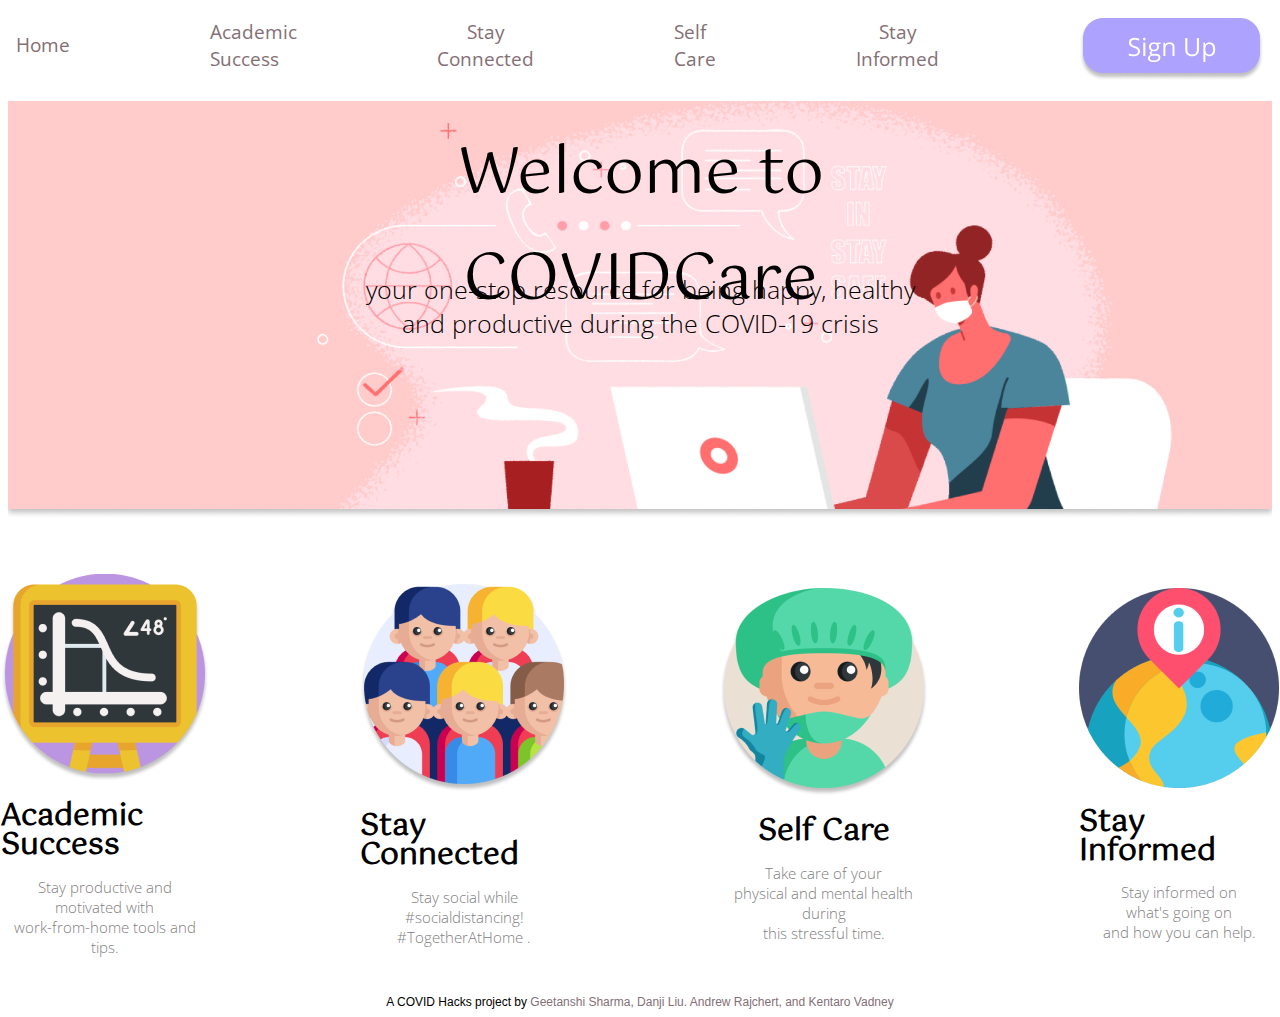
==== index.html @ 517da2a0 "preliminary files" ====
<!DOCTYPE html>
<html>
<head>
  <link rel="stylesheet" type="text/css" href="assets/css/style.css">
  <meta name="viewport" content="width=device-width, initial-scale=1.0">
  <meta charset="utf-8">
  <link href="https://fonts.googleapis.com/css?family=Gotu|Montserrat:300,300i,400,400i,500,700,900|Open+Sans:300,400,600,700,800&display=swap" rel="stylesheet">

</head>
<body>
  <header>
    <div id="navbar">
        <div class="navbar-item"><a href="index.html">Home</a></div>
      <div class="navbar-item"><a href="academicsuccess.html">Academic Success</a></div>
      <div class="navbar-item"><a href="stayconnected.html"><center>Stay Connected</center></a></div>
      <div class="navbar-item"><a href="selfcare.html">Self Care</a></div>
      <div class="navbar-item"><a href="stayinformed.html"><center>Stay Informed</center></a></div>
      <div class ="navbar-item button"><img src = "assets/img/signupbutton.png"></div>
    </div>
  </header>

  <content>
    <div class ="homeheader">
        <img src="assets/img/homeBanner.png" style="width:100%"/>
        <div class="site-title">Welcome to COVIDCare</div>
        <div class="site-description">your one-stop resource for being happy, healthy<br/> and productive during the COVID-19 crisis</div>
    </div>

    <div id="home_icons">
			<div class="row1">
				<div class="item"><a href="academicsuccess.html"></a>
          <img src="assets/img/academicsuccessicon.png" />
          <div class="icontext">Academic Success</div>
          <div class="description"><center>Stay productive and <br/> motivated with <br/> work-from-home tools and tips.</center></div>
        </div>
				<div class="item"><a href="stayconnected.html"></a>
          <img src="assets/img/stayconnectedicon.png" />
          <div class ="icontext">Stay Connected</div>
          <div class="description"><center>Stay social while <br/> #socialdistancing! <br/> #TogetherAtHome .</center></div>
        </div>
				<div class="item"><a href="selfcare.html"></a>
          <img src="assets/img/selfcareicon.png" />
          <div class ="icontext">Self Care</div>
          <div class="description"><center>Take care of your <br/> physical and mental health during <br/> this stressful time.</center></div>  
        </div>
        <div class="item"><a href="stayinformed.html"></a>
            <img src="assets/img/stayinformedicon.png" />
            <div class ="icontext">Stay Informed</div>
            <div class="description"><center>Stay informed on <br/> what's going on <br/> and how you can help.</center></div>  
          </div>
			</div>

      </content>

      <section id="footer">
        <div class="trademark">
            A COVID Hacks project by <span style="color: #846F75">Geetanshi Sharma, Danji Liu. Andrew Rajchert, and Kentaro Vadney</span>
        </div>
      </section>

    </div>

  </body>
  </html>
---- assets/css/style.css ----
.html {
  margin-top: 30px;
  margin-left: 30px;
  margin-right: 30px;
  margin-bottom: 10px;
}

h1 {
  font-family: 'Raleway', sans-serif;
  font-size: 20;
}


p {
  font-family: 'Spartan', sans-serif;
  font-size: 8;
}

body {

}

header {
  display: flex;
  flex-direction: row;
  justify-content: center;
  margin-bottom: 20px;
}

#navbar {
  display: flex;
  align-items: center;
  justify-content: right;
}

.navbar-item {
  margin-right: 70px;
  margin-left: 70px;
  color: #846F75;
  font-family: 'Open Sans';
  font-weight: medium;
  font-size: 120%;
}

.button {
    display: flex;
    justify-content: left;
    margin-top: 10px;
}

a:link {
  text-decoration: none;
  color: #846F75;
}
a:visited {
  text-decoration: none;
  color: #846F75;
}

.navbar-item:hover, .navbar-item-special:hover {
  font-weight: lighter;
  cursor: pointer;
}

#image-banner {
  display: flex;
  justify-content: center;
}

.homeheader {
    position: relative;
    text-align: center;
}

.site-title {
    position: absolute;
    top: 40%;
    left: 50%;
    transform: translate(-50%, -70%);
    font-family: Gotu;
    font-style: normal;
    font-weight: normal;
    font-size: 64px;
}

.site-description {
    position: absolute;
    top: 52%;
    left: 50%;
    transform: translate(-50%, -70%);
    font-family: Open Sans;
    font-style: normal;
    font-weight: lighter;
    font-size: 25px;
    line-height: 34px;
}

.academicsuccessheader {
    display: flex;
    flex-direction: row;
    align-content: right;
}

#header-text {
    font-family: Gotu;
    font-style: normal;
    font-weight: normal;
    font-size: 60px;
    display: flex;
    flex-direction: column;
    justify-items: center;
    justify-content: center;
    margin-left: 30px;
}

.page-description {
    font-family: Open Sans;
    font-style: normal;
    font-weight: lighter;
    font-size: 25px;
    justify-items: center;
    justify-items: center;
}

.row1 {
  display: flex;
  flex-direction: row;
  align-content: space-between;
  align-items: center;
  justify-content: center;
}

.item {
  display: flex;
  flex-direction: column;
  align-items: center;
  margin-top: 4%;
  margin-right: 6%;
  margin-left: 6%;

}

.icontext {
    font-family: Gotu;
    font-style: normal;
    font-weight: bold;
    font-size: 30px;
    line-height: 29px;
  color: black;
  margin-top: 10%;
}

.description {
  font-family: 'Open Sans', sans-serif;
  font-weight: lighter;
  color: grey;
  font-size: 15px;
  margin-top: 8%;
}

#buttonsection {
  margin-top: 3%;
  display: flex;
  flex-direction: row;
  justify-content: center;
}

#call {
  font-family: 'Raleway', sans-serif;
  font-weight: bold;

  background-color: #FFBCC5;
  border: none;
  color: white;

  text-align: center;
  text-decoration: none;
  font-size: 16px;

  border-radius: 17px;

  padding-top: 10px;
  padding-bottom: 10px;
  padding-right: 64px;
  padding-left: 64px;
  margin-right: 9%;
}

#locate {
  font-family: 'Raleway', sans-serif;
  font-weight: bold;

  background-color: white;
  color: #FFBCC5;
  border: 1px solid #FFBCC5;
  text-align: center;
  text-decoration: none;
  font-size: 16px;

  border-radius: 17px;

  padding-top: 10px;
  padding-bottom: 10px;
  padding-right: 45px;
  padding-left: 45px;
}

#call:hover, #locate:hover {
  cursor: pointer;
}

#footer {
  display: flex;
  justify-content: center;
  margin-top: 3%;
}

.trademark {
  font-family: 'Raleway', sans-serif;
  font-weight: lighter;
  font-size: 12px;
}

/**
CSS for OurStory
**/
.headwords {
  display: flex;
  flex-direction: column;
}

#storyking {
  display: flex;
  justify-content: center;
  font-family: 'Raleway', sans-serif;
  font-size: 20px;
  font-weight: lighter;
  color: #846F75;
}

#tophead {
  display: flex;
  justify-content: center;
  font-family: 'Raleway', sans-serif;
  font-weight: medium;
  font-size: 42px;
  color: #846F75;
  margin-top: .75%;
  margin-bottom: 1.5%;
}

/**
CSS for Menu
**/

.filters {
  display: flex;
  flex-direction: row;
  justify-content: center;
}

.specialFilter {
  font-family: 'Spartan', sans-serif;
  color: #846F75;
  font-size: 17px;
  margin-right: 3.5%;
  margin-left: 3.5%;
}

.specialFilterClicked {
  font-family: 'Spartan', sans-serif;
  color: #FFBCC5;
  text-decoration: underline;
  font-size: 17px;
  margin-right: 3.5%;
  margin-left: 3.5%;
}

.specialFilter:active {
  text-decoration: underline;
  color: #FFBCC5;
  cursor: pointer;
}

.specialFilter:hover {
  text-decoration: underline;
  color: #FFBCC5;
  cursor: pointer;
}

.donuts {
  display: flex;
  flex-direction: row;
  flex-wrap: wrap;
  margin-left: 13%;
}

.donutimgtext {
  display: flex;
  flex-direction: column;
  align-items: center;
  margin-top: 3%;
  margin-right: 4%;
  margin-left: 4%;
}

.donuttext {
  font-family: 'Raleway', sans-serif;
  font-weight: normal;
  margin-top: 12%;
}


#pricing {
  display: flex;
  justify-content: center;
  font-family: 'Raleway', sans-serif;
  font-weight: lighter;
  font-size: 20px;
  color: #846F75;
  margin-top: 5%;
}

/**
CSS for 
*/

#page-title {
  display: flex;
  justify-content: center;
  font-family: 'Raleway', sans-serif;
  font-weight: medium;
  font-size: 42px;
  color: #846F75;
  margin-bottom: 1.5%;
}

#contactTitle {

}


.myrow {
  display: flex;
  flex-direction: row;
  margin-left: 5%;
}

.contacttext {
  display: flex;
  flex-direction: column;
  align-items: center;
  margin-top: 1%;
  margin-right: 5%;
  margin-left: 5%;
}

.contact1text {
  font-family: 'Raleway', sans-serif;
  font-weight: normal;
  color: #846F75;
  font-size: 25px;
  margin-top: 7%;
}

.timing {
  writing-mode: vertical-rl;
  text-orientation: upright;
  font-family: 'Raleway', sans-serif;
  font-weight: normal;
  color: #846F75;
  font-size: 33px;
  margin-top: 100px;
}

.findtext {
  font-family: 'Raleway', sans-serif;
  font-weight: normal;
  color: #846F75;
  font-size: 25px;
  margin-top: 9%;
  margin-bottom: 3%;
}

.address {
  font-family: 'Spartan', sans-serif;
  font-weight: medium;
  font-size: 20px;
  color: #846F75;
  margin-top: 7%;
}
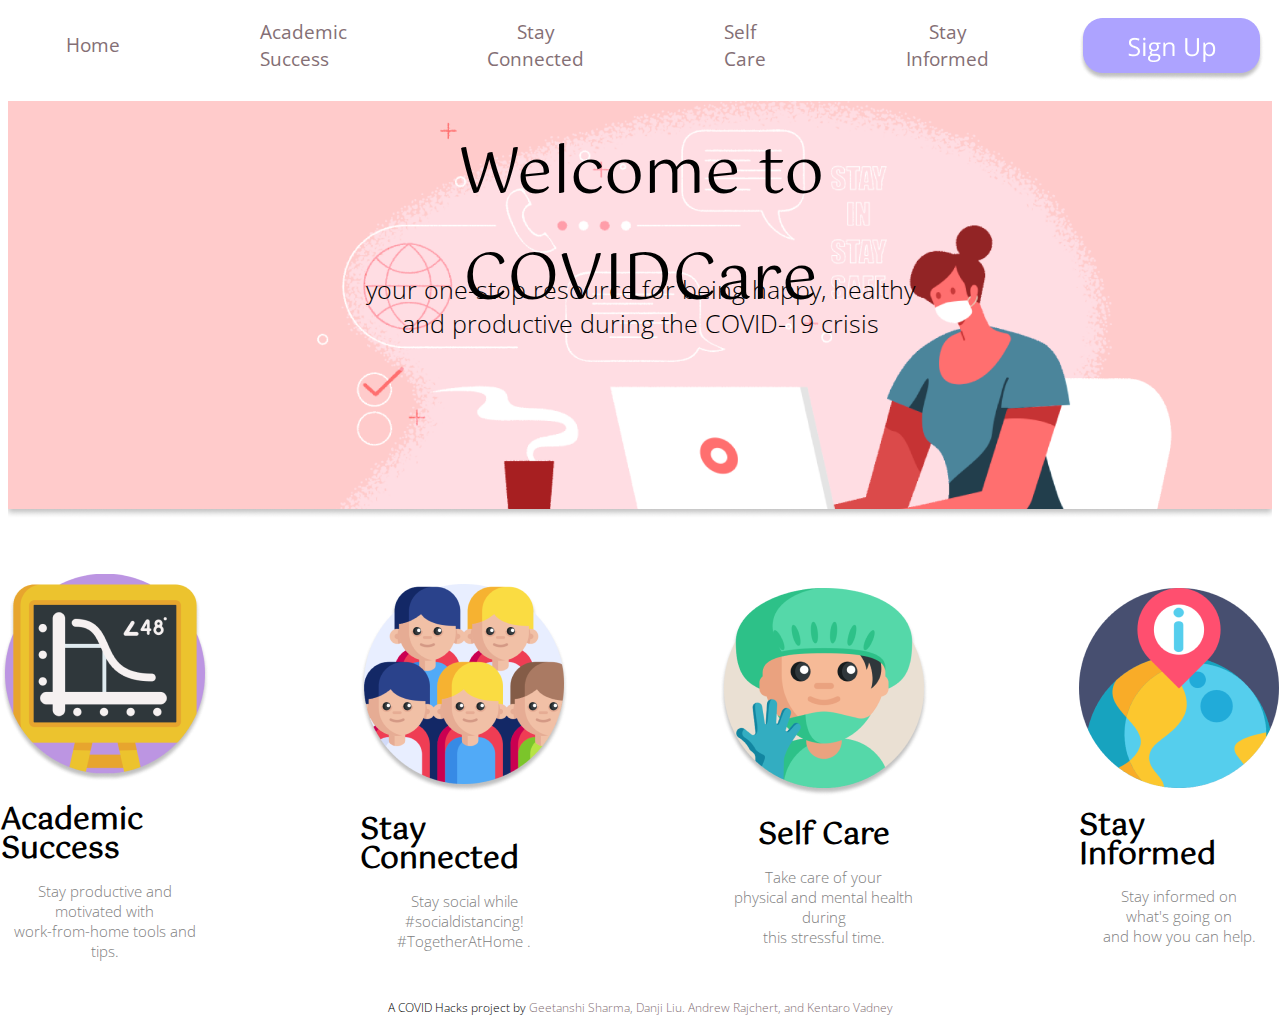
==== commit 06bb95b4: "two pages complete" ====
--- a/index.html
+++ b/index.html
@@ -29,26 +29,35 @@
     <div id="home_icons">
 			<div class="row1">
 				<div class="item"><a href="academicsuccess.html"></a>
-          <img src="assets/img/academicsuccessicon.png" />
+                    <a href="academicsuccess.html">
+                        <img src="assets/img/academicsuccessicon.png">
+                     </a>
           <div class="icontext">Academic Success</div>
           <div class="description"><center>Stay productive and <br/> motivated with <br/> work-from-home tools and tips.</center></div>
         </div>
-				<div class="item"><a href="stayconnected.html"></a>
-          <img src="assets/img/stayconnectedicon.png" />
+          <div class="item">
+            <a href="stayconnected.html">
+                <img src="assets/img/stayconnectedicon.png">
+             </a>
           <div class ="icontext">Stay Connected</div>
           <div class="description"><center>Stay social while <br/> #socialdistancing! <br/> #TogetherAtHome .</center></div>
         </div>
-				<div class="item"><a href="selfcare.html"></a>
-          <img src="assets/img/selfcareicon.png" />
+				<div class="item">
+                    <a href="selfcare.html">
+                        <img src="assets/img/selfcareicon.png">
+                     </a>   
           <div class ="icontext">Self Care</div>
           <div class="description"><center>Take care of your <br/> physical and mental health during <br/> this stressful time.</center></div>  
         </div>
-        <div class="item"><a href="stayinformed.html"></a>
-            <img src="assets/img/stayinformedicon.png" />
+        <div class="item">
+            <a href="stayinformed.html">
+                <img src="assets/img/stayinformedicon.png">
+             </a>  
             <div class ="icontext">Stay Informed</div>
             <div class="description"><center>Stay informed on <br/> what's going on <br/> and how you can help.</center></div>  
           </div>
-			</div>
+            </div>
+            
 
       </content>
 
--- a/assets/css/style.css
+++ b/assets/css/style.css
@@ -110,7 +110,7 @@
     flex-direction: column;
     justify-items: center;
     justify-content: center;
-    margin-left: 30px;
+    margin-left: 60px;
 }
 
 .page-description {
@@ -158,234 +158,73 @@
   margin-top: 8%;
 }
 
-#buttonsection {
+#footer {
+  display: flex;
+  justify-content: center;
   margin-top: 3%;
-  display: flex;
-  flex-direction: row;
-  justify-content: center;
-}
-
-#call {
-  font-family: 'Raleway', sans-serif;
-  font-weight: bold;
-
-  background-color: #FFBCC5;
-  border: none;
-  color: white;
-
-  text-align: center;
-  text-decoration: none;
-  font-size: 16px;
-
-  border-radius: 17px;
-
-  padding-top: 10px;
-  padding-bottom: 10px;
-  padding-right: 64px;
-  padding-left: 64px;
-  margin-right: 9%;
-}
-
-#locate {
-  font-family: 'Raleway', sans-serif;
-  font-weight: bold;
-
-  background-color: white;
-  color: #FFBCC5;
-  border: 1px solid #FFBCC5;
-  text-align: center;
-  text-decoration: none;
-  font-size: 16px;
-
-  border-radius: 17px;
-
-  padding-top: 10px;
-  padding-bottom: 10px;
-  padding-right: 45px;
-  padding-left: 45px;
-}
-
-#call:hover, #locate:hover {
-  cursor: pointer;
-}
-
-#footer {
-  display: flex;
-  justify-content: center;
-  margin-top: 3%;
 }
 
 .trademark {
-  font-family: 'Raleway', sans-serif;
+  font-family: 'Open Sans', sans-serif;
   font-weight: lighter;
   font-size: 12px;
 }
 
 /**
-CSS for OurStory
+CSS for Academic Success
 **/
-.headwords {
-  display: flex;
-  flex-direction: column;
-}
-
-#storyking {
-  display: flex;
-  justify-content: center;
-  font-family: 'Raleway', sans-serif;
+
+.academicsuccess-checklist-r1 {
+    display: flex;
+    align-items: row
+}
+
+.list-item {
+    padding-right: 40px;
+    display: flex;
+    align-items: row;
+    margin-top: 20px;
+
+    
+}
+.list-content {
+    display: flex;
+    align-items: column;
+    flex-direction: column;
+    margin-top: 40px;
+    margin-left: 20px;
+}
+
+.bullet-title {
+    padding-top: 20px;
+    font-family: 'Gotu', sans-serif;
+    font-size: 40px;
+}
+
+.bullet-info {
+  font-family: 'Open Sans', sans-serif;
+  font-weight: lighter;
   font-size: 20px;
-  font-weight: lighter;
-  color: #846F75;
-}
-
-#tophead {
-  display: flex;
-  justify-content: center;
-  font-family: 'Raleway', sans-serif;
-  font-weight: medium;
-  font-size: 42px;
-  color: #846F75;
-  margin-top: .75%;
-  margin-bottom: 1.5%;
-}
+  padding-right: 100px;
+  padding-top: 40px;
+  line-height: 30px;
+}
+
+.bullet-buttons {
+    display: flex;
+    flex-direction: row;
+    margin-top: 20px;
+}
+
+.button {
+    margin-right: 20px;
+    margin-left: 20px;
+}
+
+
+
+
 
 /**
 CSS for Menu
 **/
-
-.filters {
-  display: flex;
-  flex-direction: row;
-  justify-content: center;
-}
-
-.specialFilter {
-  font-family: 'Spartan', sans-serif;
-  color: #846F75;
-  font-size: 17px;
-  margin-right: 3.5%;
-  margin-left: 3.5%;
-}
-
-.specialFilterClicked {
-  font-family: 'Spartan', sans-serif;
-  color: #FFBCC5;
-  text-decoration: underline;
-  font-size: 17px;
-  margin-right: 3.5%;
-  margin-left: 3.5%;
-}
-
-.specialFilter:active {
-  text-decoration: underline;
-  color: #FFBCC5;
-  cursor: pointer;
-}
-
-.specialFilter:hover {
-  text-decoration: underline;
-  color: #FFBCC5;
-  cursor: pointer;
-}
-
-.donuts {
-  display: flex;
-  flex-direction: row;
-  flex-wrap: wrap;
-  margin-left: 13%;
-}
-
-.donutimgtext {
-  display: flex;
-  flex-direction: column;
-  align-items: center;
-  margin-top: 3%;
-  margin-right: 4%;
-  margin-left: 4%;
-}
-
-.donuttext {
-  font-family: 'Raleway', sans-serif;
-  font-weight: normal;
-  margin-top: 12%;
-}
-
-
-#pricing {
-  display: flex;
-  justify-content: center;
-  font-family: 'Raleway', sans-serif;
-  font-weight: lighter;
-  font-size: 20px;
-  color: #846F75;
-  margin-top: 5%;
-}
-
-/**
-CSS for 
-*/
-
-#page-title {
-  display: flex;
-  justify-content: center;
-  font-family: 'Raleway', sans-serif;
-  font-weight: medium;
-  font-size: 42px;
-  color: #846F75;
-  margin-bottom: 1.5%;
-}
-
-#contactTitle {
-
-}
-
-
-.myrow {
-  display: flex;
-  flex-direction: row;
-  margin-left: 5%;
-}
-
-.contacttext {
-  display: flex;
-  flex-direction: column;
-  align-items: center;
-  margin-top: 1%;
-  margin-right: 5%;
-  margin-left: 5%;
-}
-
-.contact1text {
-  font-family: 'Raleway', sans-serif;
-  font-weight: normal;
-  color: #846F75;
-  font-size: 25px;
-  margin-top: 7%;
-}
-
-.timing {
-  writing-mode: vertical-rl;
-  text-orientation: upright;
-  font-family: 'Raleway', sans-serif;
-  font-weight: normal;
-  color: #846F75;
-  font-size: 33px;
-  margin-top: 100px;
-}
-
-.findtext {
-  font-family: 'Raleway', sans-serif;
-  font-weight: normal;
-  color: #846F75;
-  font-size: 25px;
-  margin-top: 9%;
-  margin-bottom: 3%;
-}
-
-.address {
-  font-family: 'Spartan', sans-serif;
-  font-weight: medium;
-  font-size: 20px;
-  color: #846F75;
-  margin-top: 7%;
-}
